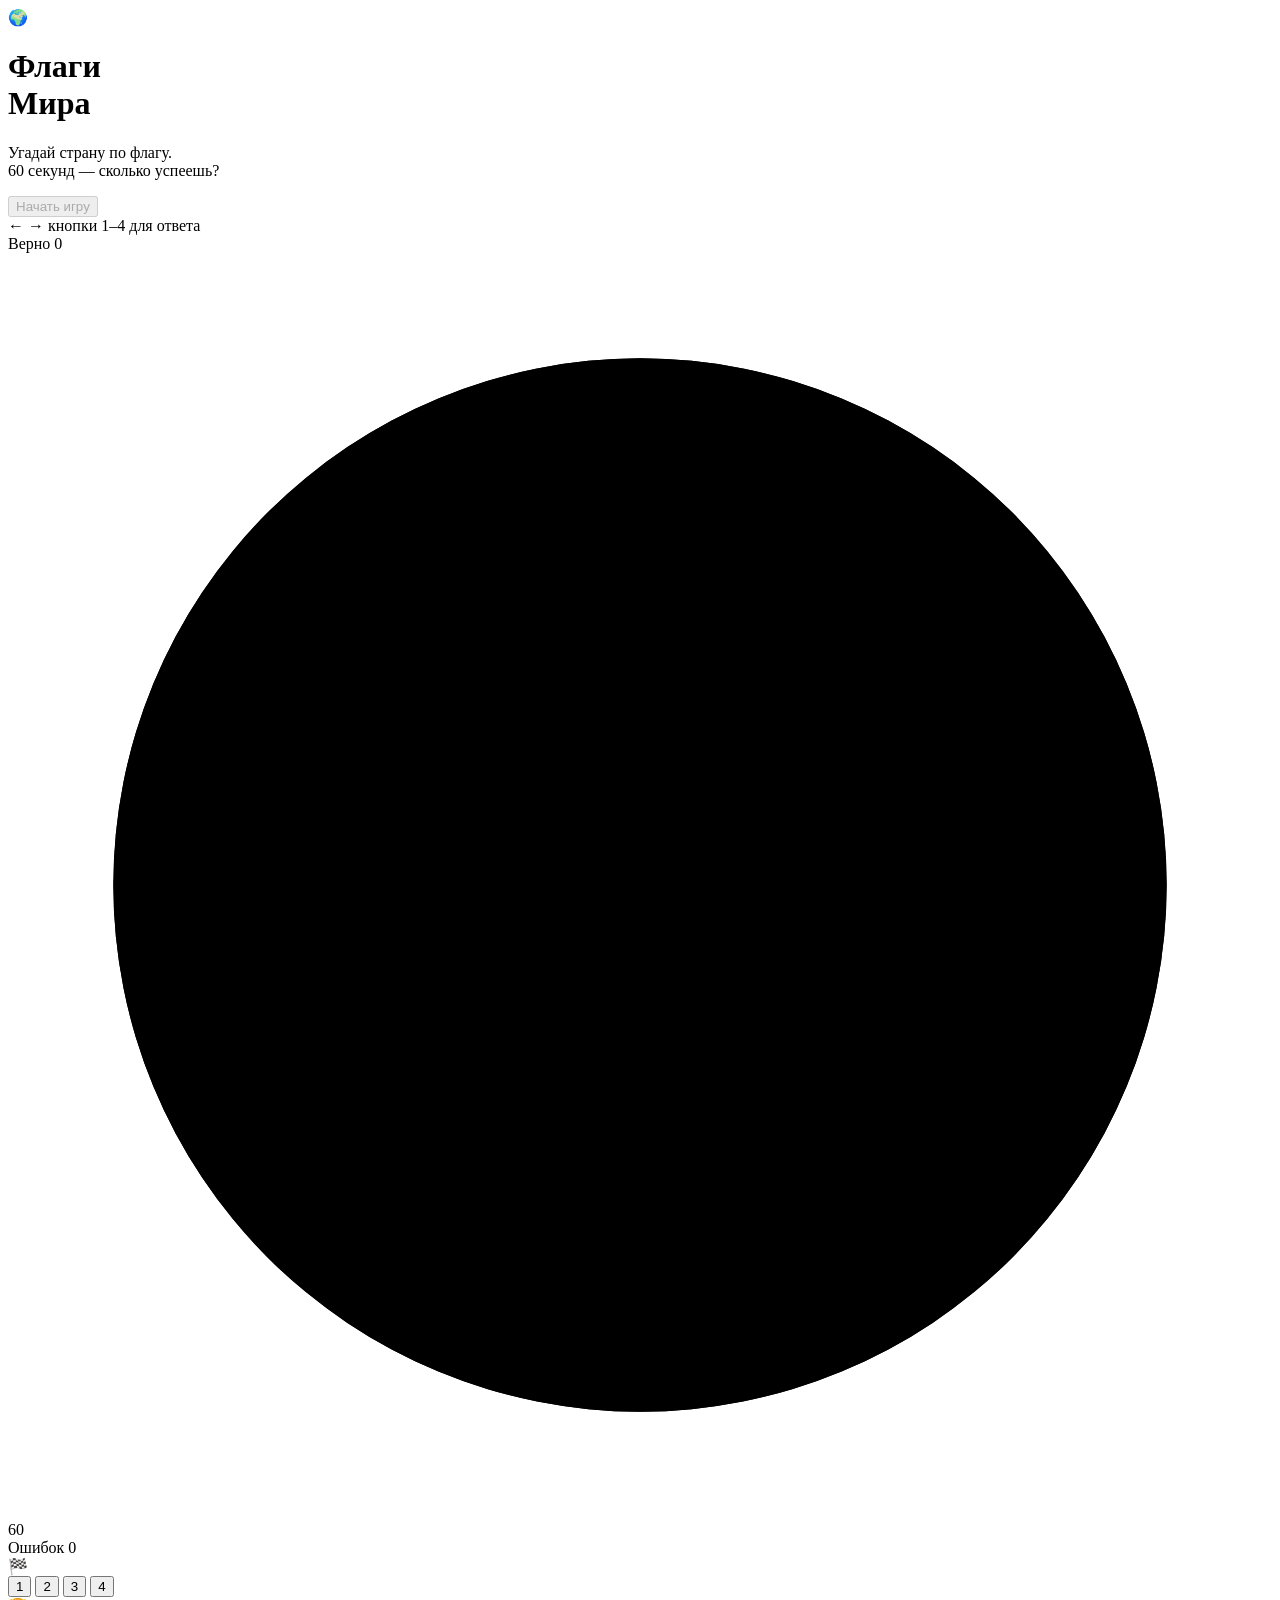
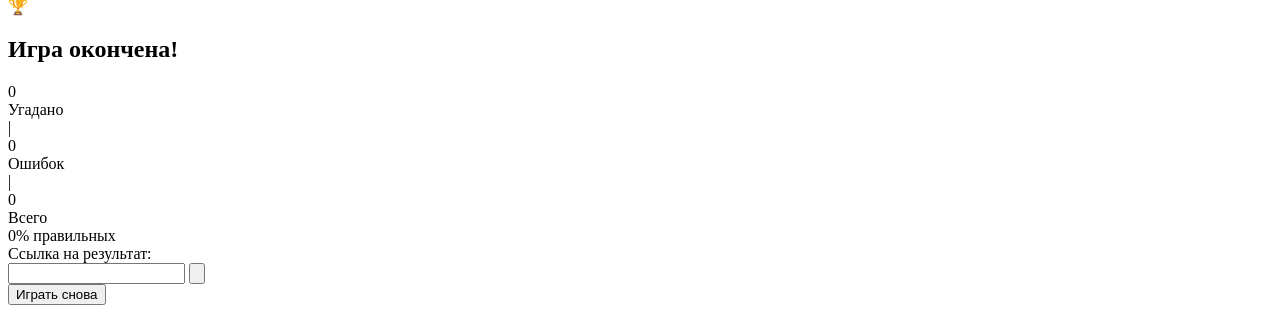
==== index.html @ 5406aaa8 "Add files via upload" ====
<!DOCTYPE html>
<html lang="ru">
<head>
<meta charset="UTF-8">
<meta name="viewport" content="width=device-width, initial-scale=1.0">
<title>Флаги Мира — Угадай Страну</title>
<link rel="preconnect" href="https://fonts.googleapis.com">
<link href="https://fonts.googleapis.com/css2?family=Unbounded:wght@400;600;800&family=Inter:wght@400;500&display=swap" rel="stylesheet">
<link rel="stylesheet" href="/static/css/style.css">
<meta name="csrf-token" content="{{ csrf }}">
<script src="https://js.hcaptcha.com/1/api.js" async defer></script>
</head>
<body>

<div class="bg-grid"></div>
<div class="bg-glow"></div>

<div class="wrapper">

  <!-- HERO / START SCREEN -->
  <div id="start-screen" class="screen active">
    <div class="hero-icon">🌍</div>
    <h1 class="hero-title">Флаги<br><span>Мира</span></h1>
    <p class="hero-sub">Угадай страну по флагу.<br>60 секунд — сколько успеешь?</p>
    <div class="captcha-wrap">
      <div class="h-captcha"
           data-sitekey="dd345c06-0e5a-441a-a692-ceae97a8d5b0"
           data-theme="dark"
           data-callback="onCaptchaDone"
           data-expired-callback="onCaptchaExpired">
      </div>
    </div>
    <button class="btn-start" id="btn-start" disabled>Начать игру</button>
    <div class="hero-hint">← →  кнопки 1–4 для ответа</div>
  </div>

  <!-- GAME SCREEN -->
  <div id="game-screen" class="screen">
    <div class="game-header">
      <div class="stat-box">
        <span class="stat-label">Верно</span>
        <span class="stat-val correct-count" id="score-correct">0</span>
      </div>
      <div class="timer-ring" id="timer-ring">
        <svg viewBox="0 0 120 120">
          <circle class="ring-bg" cx="60" cy="60" r="50"/>
          <circle class="ring-fill" id="ring-fill" cx="60" cy="60" r="50"
                  stroke-dasharray="314" stroke-dashoffset="0"/>
        </svg>
        <span id="timer-text">60</span>
      </div>
      <div class="stat-box">
        <span class="stat-label">Ошибок</span>
        <span class="stat-val wrong-count" id="score-wrong">0</span>
      </div>
    </div>

    <div class="flag-stage" id="flag-stage">
      <div class="flag-emoji" id="flag-emoji">🏁</div>
      <div class="flag-shine"></div>
    </div>

    <div class="options-grid" id="options-grid">
      <button class="opt-btn" data-idx="0"><span class="key-hint">1</span><span class="opt-text"></span></button>
      <button class="opt-btn" data-idx="1"><span class="key-hint">2</span><span class="opt-text"></span></button>
      <button class="opt-btn" data-idx="2"><span class="key-hint">3</span><span class="opt-text"></span></button>
      <button class="opt-btn" data-idx="3"><span class="key-hint">4</span><span class="opt-text"></span></button>
    </div>

    <div class="feedback" id="feedback"></div>
  </div>

  <!-- RESULT SCREEN -->
  <div id="result-screen" class="screen">
    <div class="result-trophy" id="result-trophy">🏆</div>
    <h2 class="result-title">Игра окончена!</h2>
    <div class="result-stats">
      <div class="rs-box rs-correct">
        <div class="rs-num" id="res-correct">0</div>
        <div class="rs-label">Угадано</div>
      </div>
      <div class="rs-divider">|</div>
      <div class="rs-box rs-wrong">
        <div class="rs-num" id="res-wrong">0</div>
        <div class="rs-label">Ошибок</div>
      </div>
      <div class="rs-divider">|</div>
      <div class="rs-box rs-total">
        <div class="rs-num" id="res-total">0</div>
        <div class="rs-label">Всего</div>
      </div>
    </div>

    <div class="result-pct">
      <div class="pct-bar"><div class="pct-fill" id="pct-fill"></div></div>
      <div class="pct-text" id="pct-text">0% правильных</div>
    </div>

    <div class="share-box">
      <span class="share-label">Ссылка на результат:</span>
      <div class="share-row">
        <input class="share-input" id="share-url" readonly>
        <button class="copy-btn" id="copy-btn" title="Скопировать">
          <svg viewBox="0 0 24 24" fill="none" stroke="currentColor" stroke-width="2">
            <rect x="9" y="9" width="13" height="13" rx="2"/><path d="M5 15H4a2 2 0 0 1-2-2V4a2 2 0 0 1 2-2h9a2 2 0 0 1 2 2v1"/>
          </svg>
        </button>
      </div>
    </div>

    <button class="btn-start" id="btn-again">Играть снова</button>
  </div>

</div>

<script src="/static/js/game.js"></script>
</body>
</html>
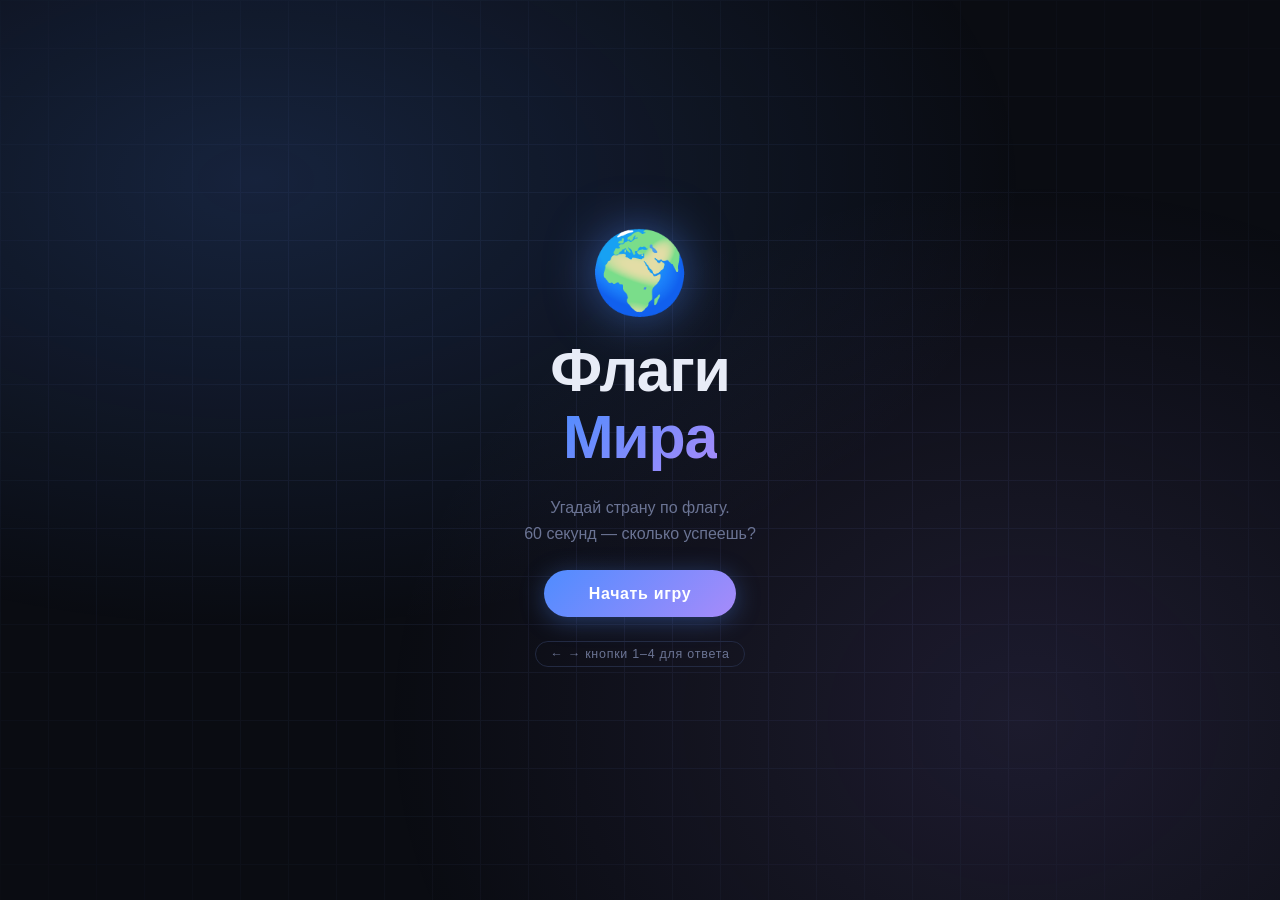
==== commit 9cba24bd: "Add files via upload" ====
--- a/index.html
+++ b/index.html
@@ -6,9 +6,7 @@
 <title>Флаги Мира — Угадай Страну</title>
 <link rel="preconnect" href="https://fonts.googleapis.com">
 <link href="https://fonts.googleapis.com/css2?family=Unbounded:wght@400;600;800&family=Inter:wght@400;500&display=swap" rel="stylesheet">
-<link rel="stylesheet" href="/static/css/style.css">
-<meta name="csrf-token" content="{{ csrf }}">
-<script src="https://js.hcaptcha.com/1/api.js" async defer></script>
+<link rel="stylesheet" href="style.css">
 </head>
 <body>
 
@@ -22,15 +20,7 @@
     <div class="hero-icon">🌍</div>
     <h1 class="hero-title">Флаги<br><span>Мира</span></h1>
     <p class="hero-sub">Угадай страну по флагу.<br>60 секунд — сколько успеешь?</p>
-    <div class="captcha-wrap">
-      <div class="h-captcha"
-           data-sitekey="dd345c06-0e5a-441a-a692-ceae97a8d5b0"
-           data-theme="dark"
-           data-callback="onCaptchaDone"
-           data-expired-callback="onCaptchaExpired">
-      </div>
-    </div>
-    <button class="btn-start" id="btn-start" disabled>Начать игру</button>
+    <button class="btn-start" id="btn-start">Начать игру</button>
     <div class="hero-hint">← →  кнопки 1–4 для ответа</div>
   </div>
 
@@ -113,6 +103,6 @@
 
 </div>
 
-<script src="/static/js/game.js"></script>
+<script src="game.js"></script>
 </body>
 </html>
--- a/style.css
+++ b/style.css
@@ -0,0 +1,366 @@
+/* ════════════════════════════════════════════
+   FLAGS OF THE WORLD — Dark Geo Aesthetic
+   Font: Unbounded (display) + Inter (body)
+   ════════════════════════════════════════════ */
+
+:root {
+  --bg:       #0a0c12;
+  --surface:  #111520;
+  --card:     #161b2e;
+  --border:   #232a42;
+  --text:     #e8ecf7;
+  --muted:    #6b7494;
+  --accent:   #4f8cff;
+  --accent2:  #a78bfa;
+  --correct:  #22d3a3;
+  --wrong:    #f4536a;
+  --glow-a:   rgba(79,140,255,.18);
+  --glow-b:   rgba(167,139,250,.12);
+  --r:        16px;
+  --r-lg:     24px;
+  --transition: .22s cubic-bezier(.4,0,.2,1);
+}
+
+*, *::before, *::after { box-sizing: border-box; margin: 0; padding: 0; }
+
+html, body {
+  height: 100%;
+  font-family: 'Inter', sans-serif;
+  background: var(--bg);
+  color: var(--text);
+  overflow-x: hidden;
+}
+
+/* ── Background decorations ── */
+.bg-grid {
+  position: fixed; inset: 0; z-index: 0;
+  background-image:
+    linear-gradient(var(--border) 1px, transparent 1px),
+    linear-gradient(90deg, var(--border) 1px, transparent 1px);
+  background-size: 48px 48px;
+  opacity: .35;
+  mask-image: radial-gradient(ellipse 80% 80% at 50% 50%, #000 30%, transparent 100%);
+}
+
+.bg-glow {
+  position: fixed; inset: 0; z-index: 0; pointer-events: none;
+  background:
+    radial-gradient(ellipse 60% 50% at 20% 20%, var(--glow-a), transparent),
+    radial-gradient(ellipse 50% 60% at 80% 80%, var(--glow-b), transparent);
+}
+
+/* ── Layout ── */
+.wrapper {
+  position: relative; z-index: 1;
+  min-height: 100dvh;
+  display: flex; align-items: center; justify-content: center;
+  padding: 1.5rem;
+}
+
+/* ── Screens ── */
+.screen {
+  display: none; width: 100%; max-width: 540px;
+  flex-direction: column; align-items: center; gap: 1.5rem;
+  animation: fadeUp .4s ease both;
+}
+.screen.active { display: flex; }
+
+@keyframes fadeUp {
+  from { opacity: 0; transform: translateY(20px); }
+  to   { opacity: 1; transform: translateY(0); }
+}
+
+/* ── Hero / Start ── */
+.hero-icon {
+  font-size: 5rem; line-height: 1;
+  filter: drop-shadow(0 0 24px rgba(79,140,255,.5));
+  animation: pulse 3s ease-in-out infinite;
+}
+@keyframes pulse {
+  0%,100% { transform: scale(1); }
+  50%      { transform: scale(1.06); }
+}
+
+.hero-title {
+  font-family: 'Unbounded', sans-serif;
+  font-size: clamp(2.4rem, 8vw, 3.8rem);
+  font-weight: 800;
+  line-height: 1.1;
+  text-align: center;
+  letter-spacing: -.02em;
+}
+.hero-title span {
+  background: linear-gradient(135deg, var(--accent), var(--accent2));
+  -webkit-background-clip: text; -webkit-text-fill-color: transparent;
+  background-clip: text;
+}
+
+.hero-sub {
+  color: var(--muted); text-align: center;
+  font-size: 1rem; line-height: 1.6;
+}
+
+.hero-hint {
+  color: var(--muted); font-size: .78rem; letter-spacing: .06em;
+  border: 1px solid var(--border); border-radius: 100px;
+  padding: .3rem .9rem;
+}
+
+/* ── Primary button ── */
+.btn-start {
+  font-family: 'Unbounded', sans-serif;
+  font-size: 1rem; font-weight: 600;
+  letter-spacing: .04em;
+  padding: .9rem 2.8rem;
+  border: none; border-radius: 100px; cursor: pointer;
+  background: linear-gradient(135deg, var(--accent), var(--accent2));
+  color: #fff;
+  box-shadow: 0 4px 24px rgba(79,140,255,.35);
+  transition: var(--transition);
+  position: relative; overflow: hidden;
+}
+.btn-start::after {
+  content: '';
+  position: absolute; inset: 0;
+  background: linear-gradient(135deg, rgba(255,255,255,.15), transparent);
+  opacity: 0; transition: var(--transition);
+}
+.btn-start:hover { transform: translateY(-2px); box-shadow: 0 8px 32px rgba(79,140,255,.45); }
+.btn-start:hover::after { opacity: 1; }
+.btn-start:active { transform: translateY(0); }
+
+/* ══════════════════════════════════
+   GAME SCREEN
+══════════════════════════════════ */
+
+/* Header row */
+.game-header {
+  width: 100%;
+  display: flex; align-items: center; justify-content: space-between;
+  gap: 1rem;
+}
+
+.stat-box {
+  display: flex; flex-direction: column; align-items: center;
+  background: var(--card); border: 1px solid var(--border);
+  border-radius: var(--r); padding: .7rem 1.4rem;
+  min-width: 80px;
+}
+.stat-label { font-size: .7rem; letter-spacing: .08em; color: var(--muted); text-transform: uppercase; }
+.stat-val {
+  font-family: 'Unbounded', sans-serif;
+  font-size: 1.6rem; font-weight: 700; line-height: 1.2;
+}
+.correct-count { color: var(--correct); }
+.wrong-count   { color: var(--wrong); }
+
+/* Timer ring */
+.timer-ring {
+  position: relative;
+  width: 90px; height: 90px;
+  flex-shrink: 0;
+}
+.timer-ring svg { width: 100%; height: 100%; transform: rotate(-90deg); }
+.ring-bg  { fill: none; stroke: var(--border); stroke-width: 8; }
+.ring-fill {
+  fill: none; stroke: url(#timerGrad); stroke-width: 8;
+  stroke-linecap: round;
+  transition: stroke-dashoffset .9s linear, stroke .3s;
+}
+#timer-text {
+  position: absolute; inset: 0;
+  display: flex; align-items: center; justify-content: center;
+  font-family: 'Unbounded', sans-serif;
+  font-size: 1.35rem; font-weight: 700;
+}
+
+/* Flag stage */
+.flag-stage {
+  width: 220px; height: 160px;
+  background: var(--card);
+  border: 1px solid var(--border);
+  border-radius: var(--r-lg);
+  display: flex; align-items: center; justify-content: center;
+  position: relative; overflow: hidden;
+  box-shadow: 0 8px 40px rgba(0,0,0,.5);
+}
+.flag-emoji {
+  font-size: 7rem; line-height: 1;
+  transition: transform .18s ease, opacity .18s ease;
+  user-select: none;
+}
+.flag-stage.flip .flag-emoji { transform: scale(.1); opacity: 0; }
+.flag-shine {
+  position: absolute; inset: 0;
+  background: linear-gradient(135deg, rgba(255,255,255,.06) 0%, transparent 50%);
+  pointer-events: none;
+}
+
+/* Options grid */
+.options-grid {
+  width: 100%;
+  display: grid; grid-template-columns: 1fr 1fr;
+  gap: .75rem;
+}
+
+.opt-btn {
+  position: relative;
+  background: var(--card); border: 1.5px solid var(--border);
+  border-radius: var(--r); padding: .9rem 1rem;
+  color: var(--text);
+  font-family: 'Inter', sans-serif; font-size: .95rem; font-weight: 500;
+  cursor: pointer; text-align: left;
+  display: flex; align-items: center; gap: .6rem;
+  transition: var(--transition);
+  overflow: hidden;
+}
+.opt-btn::before {
+  content: '';
+  position: absolute; inset: 0;
+  background: linear-gradient(135deg, var(--accent), var(--accent2));
+  opacity: 0; transition: var(--transition);
+  border-radius: inherit;
+}
+.opt-btn:hover:not(:disabled) {
+  border-color: var(--accent);
+  transform: translateY(-2px);
+  box-shadow: 0 4px 20px rgba(79,140,255,.2);
+}
+.opt-btn:hover:not(:disabled)::before { opacity: .07; }
+
+.key-hint {
+  position: relative; z-index: 1;
+  display: inline-flex; align-items: center; justify-content: center;
+  width: 22px; height: 22px; flex-shrink: 0;
+  background: var(--border); border-radius: 6px;
+  font-size: .72rem; color: var(--muted);
+  font-family: 'Unbounded', sans-serif; font-weight: 600;
+}
+.opt-text { position: relative; z-index: 1; }
+
+/* Correct / Wrong states */
+.opt-btn.correct {
+  background: rgba(34,211,163,.12);
+  border-color: var(--correct);
+  color: var(--correct);
+}
+.opt-btn.correct .key-hint { background: var(--correct); color: #000; }
+
+.opt-btn.wrong {
+  background: rgba(244,83,106,.1);
+  border-color: var(--wrong);
+  color: var(--wrong);
+}
+.opt-btn.wrong .key-hint { background: var(--wrong); color: #fff; }
+
+.opt-btn:disabled { cursor: default; }
+
+/* Feedback */
+.feedback {
+  font-family: 'Unbounded', sans-serif;
+  font-size: .85rem; font-weight: 600;
+  min-height: 1.4rem; text-align: center;
+  letter-spacing: .04em;
+  transition: opacity .2s;
+}
+.feedback.correct-fb { color: var(--correct); }
+.feedback.wrong-fb   { color: var(--wrong); }
+
+/* ══════════════════════════════════
+   RESULT SCREEN
+══════════════════════════════════ */
+.result-trophy {
+  font-size: 5rem; line-height: 1;
+  filter: drop-shadow(0 0 24px rgba(255,200,0,.4));
+  animation: pulse 2s ease-in-out infinite;
+}
+.result-title {
+  font-family: 'Unbounded', sans-serif;
+  font-size: clamp(1.6rem,5vw,2.4rem);
+  font-weight: 800;
+  text-align: center;
+}
+
+.result-stats {
+  display: flex; align-items: center; gap: 1rem;
+}
+.rs-box { text-align: center; }
+.rs-num {
+  font-family: 'Unbounded', sans-serif;
+  font-size: 2.4rem; font-weight: 800; line-height: 1;
+}
+.rs-correct .rs-num { color: var(--correct); }
+.rs-wrong   .rs-num { color: var(--wrong); }
+.rs-total   .rs-num { color: var(--accent2); }
+.rs-label { font-size: .7rem; color: var(--muted); text-transform: uppercase; letter-spacing: .08em; margin-top: .3rem; }
+.rs-divider { color: var(--border); font-size: 1.5rem; }
+
+/* Percent bar */
+.result-pct { width: 100%; }
+.pct-bar {
+  width: 100%; height: 10px;
+  background: var(--border); border-radius: 100px;
+  overflow: hidden;
+}
+.pct-fill {
+  height: 100%;
+  background: linear-gradient(90deg, var(--accent), var(--correct));
+  border-radius: 100px;
+  transition: width 1s cubic-bezier(.4,0,.2,1);
+}
+.pct-text {
+  margin-top: .5rem;
+  font-size: .85rem; color: var(--muted); text-align: right;
+}
+
+/* Share box */
+.share-box {
+  width: 100%;
+  background: var(--card); border: 1px solid var(--border);
+  border-radius: var(--r); padding: 1rem;
+  display: flex; flex-direction: column; gap: .5rem;
+}
+.share-label { font-size: .75rem; color: var(--muted); text-transform: uppercase; letter-spacing: .07em; }
+.share-row { display: flex; gap: .5rem; }
+.share-input {
+  flex: 1; background: var(--surface); border: 1px solid var(--border);
+  border-radius: 10px; padding: .55rem .9rem;
+  color: var(--text); font-size: .85rem; font-family: 'Inter', sans-serif;
+  outline: none;
+}
+.copy-btn {
+  display: flex; align-items: center; justify-content: center;
+  width: 40px; height: 40px; flex-shrink: 0;
+  background: var(--surface); border: 1px solid var(--border);
+  border-radius: 10px; cursor: pointer; color: var(--muted);
+  transition: var(--transition);
+}
+.copy-btn svg { width: 16px; height: 16px; }
+.copy-btn:hover { border-color: var(--accent); color: var(--accent); }
+.copy-btn.copied { border-color: var(--correct); color: var(--correct); background: rgba(34,211,163,.1); }
+
+/* Utility animation */
+.anim-in { animation: fadeUp .5s ease both; }
+
+/* ── Responsive ── */
+@media (max-width: 400px) {
+  .hero-title { font-size: 2rem; }
+  .flag-stage { width: 180px; height: 130px; }
+  .flag-emoji { font-size: 5.5rem; }
+  .options-grid { grid-template-columns: 1fr; }
+}
+
+/* ── hCaptcha wrapper ── */
+.captcha-wrap {
+  display: flex;
+  justify-content: center;
+  filter: drop-shadow(0 4px 16px rgba(79,140,255,.2));
+}
+
+.btn-start:disabled {
+  opacity: .35;
+  cursor: not-allowed;
+  transform: none !important;
+  box-shadow: none !important;
+}
+.btn-start:disabled::after { display: none; }
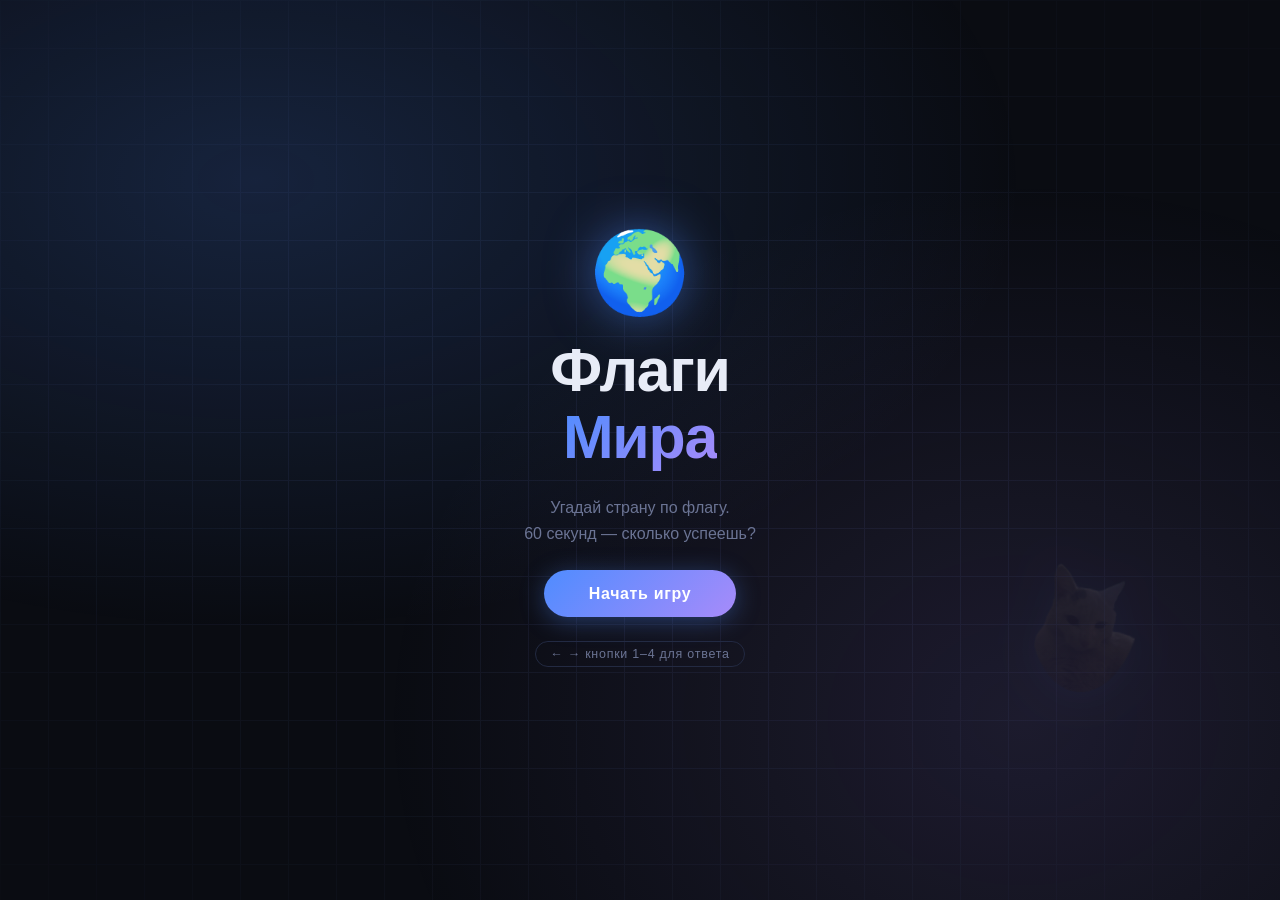
==== commit dc82e9ce: "add swimming-cat 🙀" ====
--- a/index.html
+++ b/index.html
@@ -4,12 +4,28 @@
 <meta charset="UTF-8">
 <meta name="viewport" content="width=device-width, initial-scale=1.0">
 <title>Флаги Мира — Угадай Страну</title>
+
+<!-- Open Graph — красивое превью в Telegram, VK, Discord, WhatsApp -->
+<meta property="og:type"        content="website">
+<meta property="og:url"         content="https://ithemaybe.github.io/">
+<meta property="og:title"       content="Флаги Мира 🌍 — Угадай Страну">
+<meta property="og:description" content="60 секунд — сколько флагов угадаешь? 190+ стран мира. Сыграй и кинь вызов другу!">
+<meta property="og:image"       content="https://flagcdn.com/w640/un.png">
+<meta property="og:locale"      content="ru_RU">
+
+<!-- Twitter / X Card -->
+<meta name="twitter:card"        content="summary_large_image">
+<meta name="twitter:title"       content="Флаги Мира 🌍 — Угадай Страну">
+<meta name="twitter:description" content="60 секунд — сколько флагов угадаешь? 190+ стран мира.">
+<meta name="twitter:image"       content="https://flagcdn.com/w640/un.png">
+
 <link rel="preconnect" href="https://fonts.googleapis.com">
 <link href="https://fonts.googleapis.com/css2?family=Unbounded:wght@400;600;800&family=Inter:wght@400;500&display=swap" rel="stylesheet">
 <link rel="stylesheet" href="style.css">
 </head>
 <body>
 
+<img id="swimming-cat" src="" alt="">
 <div class="bg-grid"></div>
 <div class="bg-glow"></div>
 
@@ -46,7 +62,7 @@
     </div>
 
     <div class="flag-stage" id="flag-stage">
-      <div class="flag-emoji" id="flag-emoji">🏁</div>
+      <img class="flag-img" id="flag-img" src="" alt="" draggable="false">
       <div class="flag-shine"></div>
     </div>
 
@@ -104,5 +120,6 @@
 </div>
 
 <script src="game.js"></script>
+<script src="swimming-cat.js"></script>
 </body>
 </html>
--- a/style.css
+++ b/style.css
@@ -184,12 +184,15 @@
   position: relative; overflow: hidden;
   box-shadow: 0 8px 40px rgba(0,0,0,.5);
 }
-.flag-emoji {
-  font-size: 7rem; line-height: 1;
+.flag-img {
+  width: 100%; height: 100%;
+  object-fit: cover;
+  border-radius: calc(var(--r-lg) - 1px);
   transition: transform .18s ease, opacity .18s ease;
   user-select: none;
-}
-.flag-stage.flip .flag-emoji { transform: scale(.1); opacity: 0; }
+  display: block;
+}
+.flag-stage.flip .flag-img { transform: scale(.1); opacity: 0; }
 .flag-shine {
   position: absolute; inset: 0;
   background: linear-gradient(135deg, rgba(255,255,255,.06) 0%, transparent 50%);
@@ -346,7 +349,6 @@
 @media (max-width: 400px) {
   .hero-title { font-size: 2rem; }
   .flag-stage { width: 180px; height: 130px; }
-  .flag-emoji { font-size: 5.5rem; }
   .options-grid { grid-template-columns: 1fr; }
 }
 
@@ -364,3 +366,16 @@
   box-shadow: none !important;
 }
 .btn-start:disabled::after { display: none; }
+
+/* ── Swimming Cat ──────────────────────────────────────────────── */
+#swimming-cat {
+  position: fixed;
+  z-index: 0;
+  pointer-events: none;
+  width: 110px;
+  height: auto;
+  opacity: 0.18;
+  filter: drop-shadow(0 4px 18px rgba(80,120,255,0.25));
+  will-change: transform;
+  border-radius: 50% 50% 50% 50% / 40% 40% 60% 60%;
+}
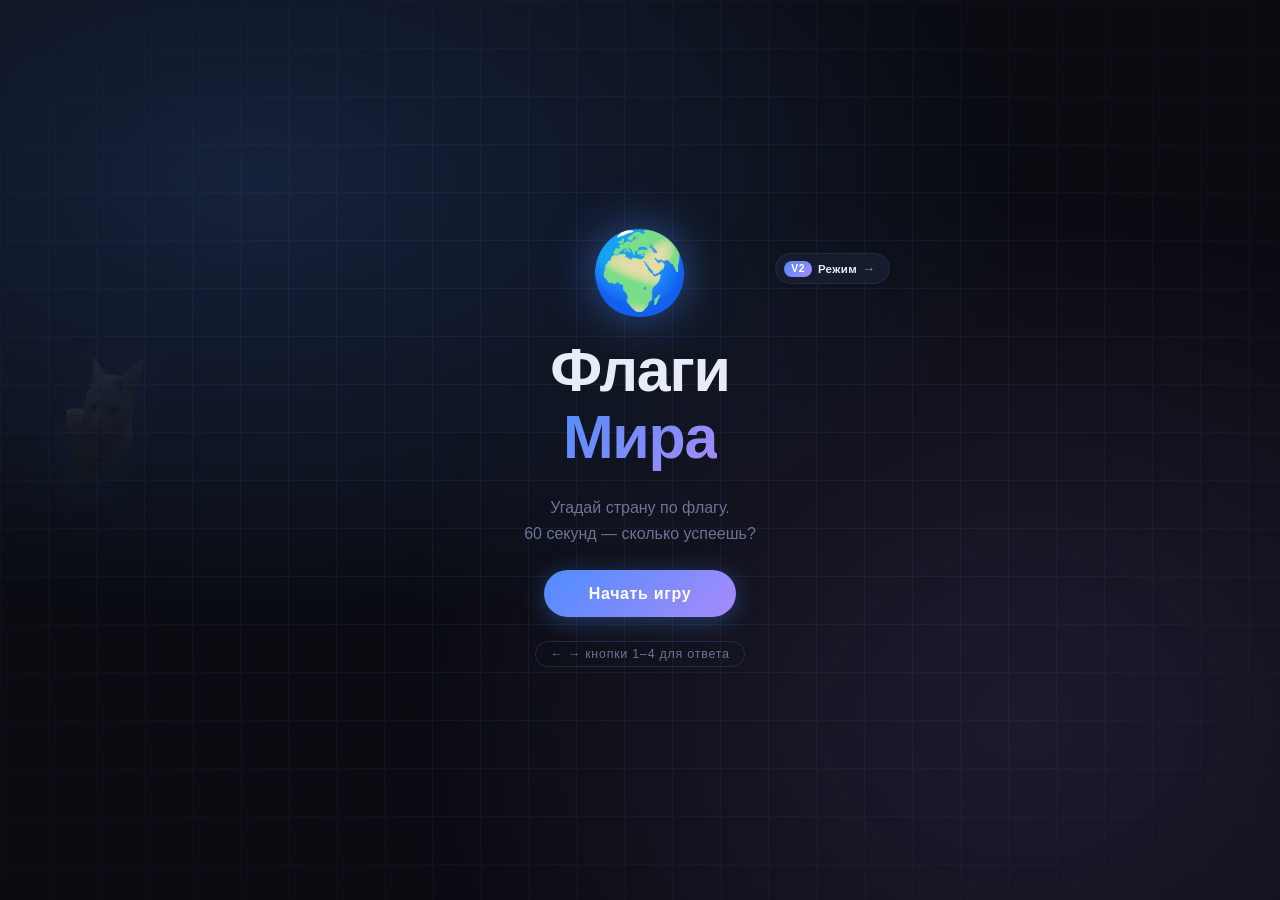
==== commit 22535951: "V2 game" ====
--- a/index.html
+++ b/index.html
@@ -33,6 +33,11 @@
 
   <!-- HERO / START SCREEN -->
   <div id="start-screen" class="screen active">
+    <a href="v2.html" class="btn-v2-mode" title="V2 режим — угадай страны по названию">
+      <span class="btn-v2-badge">V2</span>
+      <span class="btn-v2-label">Режим</span>
+      <span class="btn-v2-arrow">→</span>
+    </a>
     <div class="hero-icon">🌍</div>
     <h1 class="hero-title">Флаги<br><span>Мира</span></h1>
     <p class="hero-sub">Угадай страну по флагу.<br>60 секунд — сколько успеешь?</p>
--- a/style.css
+++ b/style.css
@@ -352,7 +352,46 @@
   .options-grid { grid-template-columns: 1fr; }
 }
 
-/* ── hCaptcha wrapper ── */
+/* ── V2 mode button (top-right of start screen) ── */
+.btn-v2-mode {
+  position: absolute;
+  top: 1.25rem; right: 1.25rem;
+  display: inline-flex; align-items: center; gap: .35rem;
+  text-decoration: none;
+  background: var(--card);
+  border: 1.5px solid var(--border);
+  border-radius: 100px;
+  padding: .4rem .85rem .4rem .5rem;
+  color: var(--text);
+  font-size: .78rem;
+  transition: var(--transition);
+  z-index: 10;
+}
+.btn-v2-mode:hover {
+  border-color: var(--accent2);
+  background: rgba(167,139,250,.08);
+  color: var(--accent2);
+  transform: translateY(-1px);
+  box-shadow: 0 4px 16px rgba(167,139,250,.2);
+}
+.btn-v2-badge {
+  background: linear-gradient(135deg, var(--accent), var(--accent2));
+  color: #fff;
+  font-family: 'Unbounded', sans-serif;
+  font-size: .65rem; font-weight: 700;
+  padding: .15rem .45rem;
+  border-radius: 100px;
+  letter-spacing: .05em;
+}
+.btn-v2-label {
+  font-family: 'Unbounded', sans-serif;
+  font-weight: 600; font-size: .72rem;
+  letter-spacing: .03em;
+}
+.btn-v2-arrow { font-size: .8rem; opacity: .6; }
+
+/* Make start screen wrapper relative so absolute button works */
+#start-screen { position: relative; }
 .captcha-wrap {
   display: flex;
   justify-content: center;
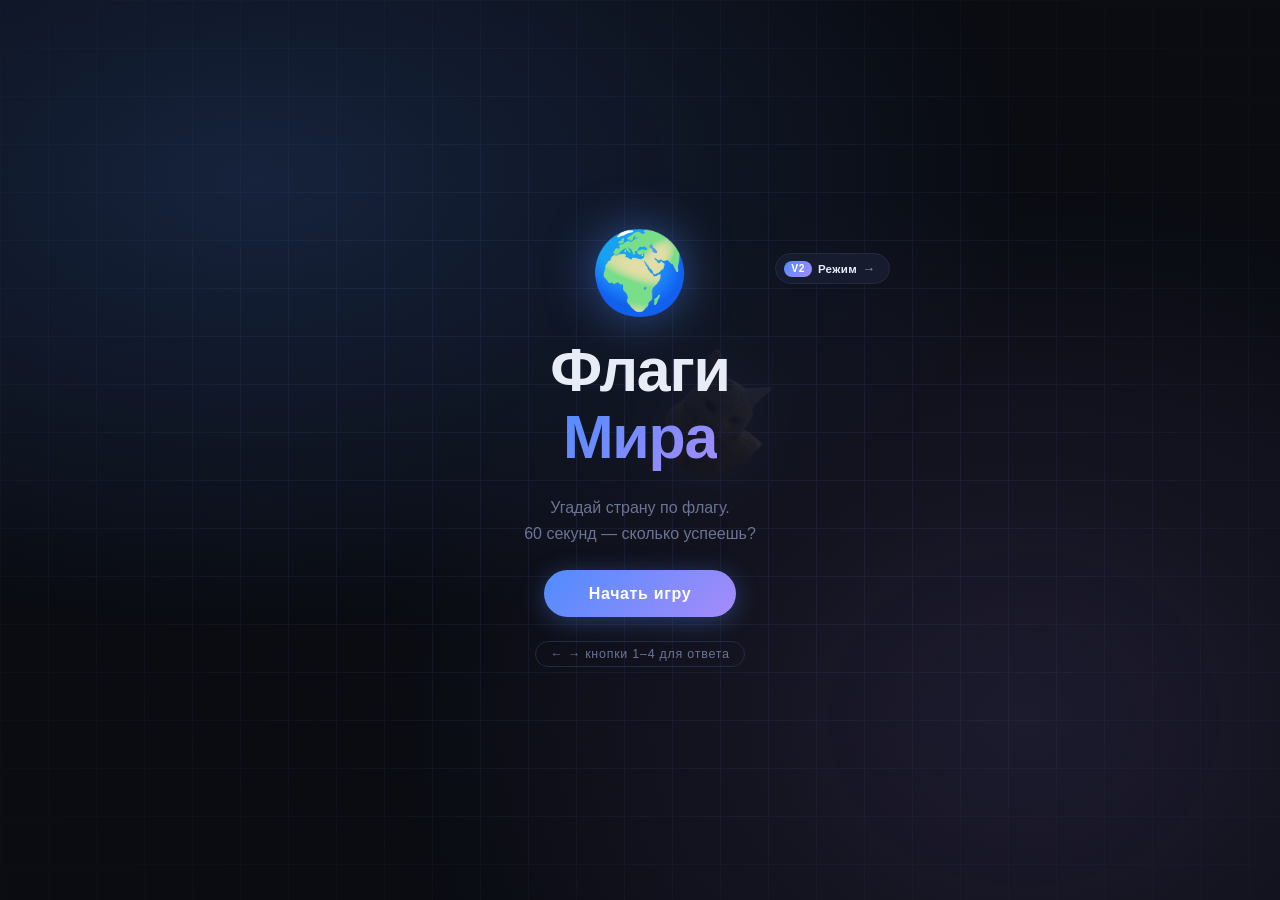
==== commit b78a6b3c: "update" ====
--- a/index.html
+++ b/index.html
@@ -4,21 +4,16 @@
 <meta charset="UTF-8">
 <meta name="viewport" content="width=device-width, initial-scale=1.0">
 <title>Флаги Мира — Угадай Страну</title>
-
-<!-- Open Graph — красивое превью в Telegram, VK, Discord, WhatsApp -->
-<meta property="og:type"        content="website">
-<meta property="og:url"         content="https://ithemaybe.github.io/">
-<meta property="og:title"       content="Флаги Мира 🌍 — Угадай Страну">
+<meta property="og:type" content="website">
+<meta property="og:url" content="https://ithemaybe.github.io/">
+<meta property="og:title" content="Флаги Мира 🌍 — Угадай Страну">
 <meta property="og:description" content="60 секунд — сколько флагов угадаешь? 190+ стран мира. Сыграй и кинь вызов другу!">
-<meta property="og:image"       content="https://flagcdn.com/w640/un.png">
-<meta property="og:locale"      content="ru_RU">
-
-<!-- Twitter / X Card -->
-<meta name="twitter:card"        content="summary_large_image">
-<meta name="twitter:title"       content="Флаги Мира 🌍 — Угадай Страну">
+<meta property="og:image" content="https://flagcdn.com/w640/un.png">
+<meta property="og:locale" content="ru_RU">
+<meta name="twitter:card" content="summary_large_image">
+<meta name="twitter:title" content="Флаги Мира 🌍 — Угадай Страну">
 <meta name="twitter:description" content="60 секунд — сколько флагов угадаешь? 190+ стран мира.">
-<meta name="twitter:image"       content="https://flagcdn.com/w640/un.png">
-
+<meta name="twitter:image" content="https://flagcdn.com/w640/un.png">
 <link rel="preconnect" href="https://fonts.googleapis.com">
 <link href="https://fonts.googleapis.com/css2?family=Unbounded:wght@400;600;800&family=Inter:wght@400;500&display=swap" rel="stylesheet">
 <link rel="stylesheet" href="style.css">
@@ -42,7 +37,7 @@
     <h1 class="hero-title">Флаги<br><span>Мира</span></h1>
     <p class="hero-sub">Угадай страну по флагу.<br>60 секунд — сколько успеешь?</p>
     <button class="btn-start" id="btn-start">Начать игру</button>
-    <div class="hero-hint">← →  кнопки 1–4 для ответа</div>
+    <div class="hero-hint">← → кнопки 1–4 для ответа</div>
   </div>
 
   <!-- GAME SCREEN -->
@@ -56,7 +51,7 @@
         <svg viewBox="0 0 120 120">
           <circle class="ring-bg" cx="60" cy="60" r="50"/>
           <circle class="ring-fill" id="ring-fill" cx="60" cy="60" r="50"
-                  stroke-dasharray="314" stroke-dashoffset="0"/>
+            stroke-dasharray="314" stroke-dashoffset="0"/>
         </svg>
         <span id="timer-text">60</span>
       </div>
@@ -85,6 +80,12 @@
   <div id="result-screen" class="screen">
     <div class="result-trophy" id="result-trophy">🏆</div>
     <h2 class="result-title">Игра окончена!</h2>
+
+    <!-- Баннер нового рекорда -->
+    <div class="new-record-banner" id="new-record-banner" style="display:none">
+      🎉 Новый личный рекорд!
+    </div>
+
     <div class="result-stats">
       <div class="rs-box rs-correct">
         <div class="rs-num" id="res-correct">0</div>
@@ -107,16 +108,18 @@
       <div class="pct-text" id="pct-text">0% правильных</div>
     </div>
 
+    <!-- Кнопка поделиться (текстом, без URL с параметрами) -->
     <div class="share-box">
-      <span class="share-label">Ссылка на результат:</span>
-      <div class="share-row">
-        <input class="share-input" id="share-url" readonly>
-        <button class="copy-btn" id="copy-btn" title="Скопировать">
-          <svg viewBox="0 0 24 24" fill="none" stroke="currentColor" stroke-width="2">
-            <rect x="9" y="9" width="13" height="13" rx="2"/><path d="M5 15H4a2 2 0 0 1-2-2V4a2 2 0 0 1 2-2h9a2 2 0 0 1 2 2v1"/>
-          </svg>
-        </button>
-      </div>
+      <span class="share-label">Поделиться результатом:</span>
+      <button class="share-text-btn" id="share-text-btn">
+        <svg viewBox="0 0 24 24" fill="none" stroke="currentColor" stroke-width="2" width="16" height="16">
+          <circle cx="18" cy="5" r="3"/><circle cx="6" cy="12" r="3"/><circle cx="18" cy="19" r="3"/>
+          <line x1="8.59" y1="13.51" x2="15.42" y2="17.49"/>
+          <line x1="15.41" y1="6.51" x2="8.59" y2="10.49"/>
+        </svg>
+        Скопировать результат
+      </button>
+      <div class="share-copied-hint" id="share-copied-hint"></div>
     </div>
 
     <button class="btn-start" id="btn-again">Играть снова</button>
@@ -126,5 +129,56 @@
 
 <script src="game.js"></script>
 <script src="swimming-cat.js"></script>
+
+<!-- Рекорды и шэринг через localStorage -->
+<script>
+(function () {
+  const RECORD_KEY = 'v1_record';
+
+  /* ── Сохранить результат и проверить рекорд ── */
+  window.saveV1Result = function (correct, wrong, total) {
+    const pct     = total > 0 ? Math.round(correct / total * 100) : 0;
+    const date    = new Date().toLocaleDateString('ru-RU', { day: 'numeric', month: 'long' });
+    const saved   = JSON.parse(localStorage.getItem(RECORD_KEY) || 'null');
+    const isNew   = !saved || correct > saved.correct;
+
+    // Всегда сохраняем последний результат
+    localStorage.setItem('v1_last', JSON.stringify({ correct, wrong, total, pct, date }));
+
+    // Обновляем рекорд если побит
+    if (isNew) {
+      localStorage.setItem(RECORD_KEY, JSON.stringify({ correct, wrong, total, pct, date }));
+    }
+
+    // Баннер нового рекорда
+    const banner = document.getElementById('new-record-banner');
+    if (banner) banner.style.display = isNew ? 'flex' : 'none';
+  };
+
+  /* ── Кнопка «Скопировать результат» ── */
+  document.getElementById('share-text-btn')?.addEventListener('click', () => {
+    const correct = document.getElementById('res-correct')?.textContent || '0';
+    const wrong   = document.getElementById('res-wrong')?.textContent   || '0';
+    const total   = document.getElementById('res-total')?.textContent   || '0';
+    const pct     = document.getElementById('pct-text')?.textContent    || '';
+
+    const text =
+      `🌍 Флаги Мира — результат игры\n` +
+      `✅ Угадано: ${correct} из ${total}\n` +
+      `❌ Ошибок: ${wrong}\n` +
+      `📊 Точность: ${pct}\n` +
+      `👉 Сыграй сам: https://ithemaybe.github.io/game/`;
+
+    navigator.clipboard.writeText(text).then(() => {
+      const hint = document.getElementById('share-copied-hint');
+      if (hint) {
+        hint.textContent = '✓ Скопировано!';
+        setTimeout(() => { hint.textContent = ''; }, 2000);
+      }
+    });
+  });
+})();
+</script>
+
 </body>
 </html>
